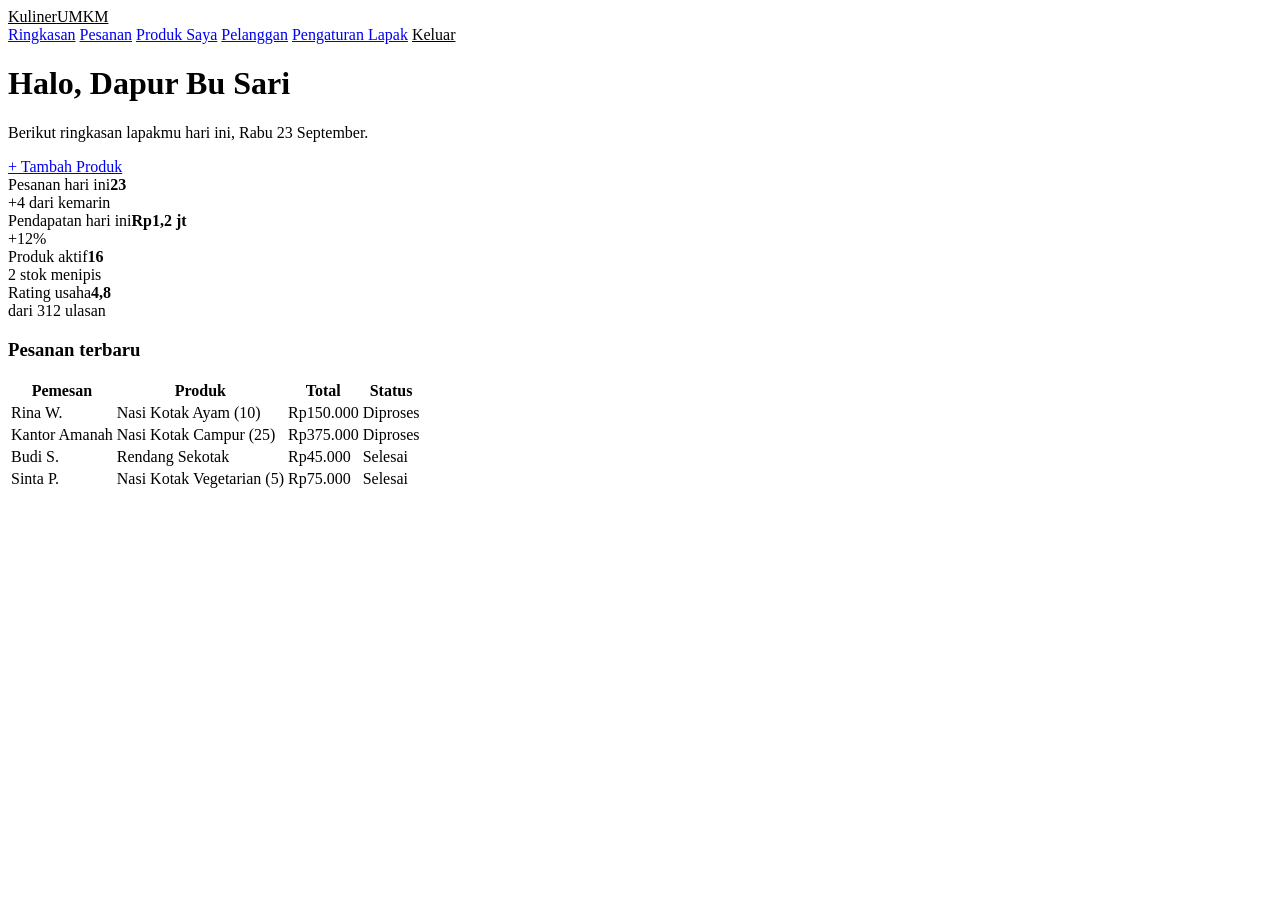
==== Kuliner Umkm Hub/dashboard.html @ f2586e6a "first commit" ====
<!DOCTYPE html>
<html lang="id">
<head>
<meta charset="UTF-8">
<meta name="viewport" content="width=device-width, initial-scale=1">
<title>Dashboard — Kuliner UMKM Hub</title>
<link rel="preconnect" href="https://fonts.googleapis.com">
<link href="https://fonts.googleapis.com/css2?family=Space+Grotesk:wght@400;500;600;700&family=JetBrains+Mono:wght@400;500;600&display=swap" rel="stylesheet">
<link rel="stylesheet" href="style.css">
</head>
<body>

<div class="dash">
  <aside class="side">
    <a href="index.html" class="brand" style="color:var(--chili)">Kuliner<span style="color:var(--leaf)">UMKM</span></a>
    <nav>
      <a href="dashboard.html" class="active">Ringkasan</a>
      <a href="#">Pesanan</a>
      <a href="#">Produk Saya</a>
      <a href="#">Pelanggan</a>
      <a href="#">Pengaturan Lapak</a>
      <a href="login.html" style="margin-top:20px;color:var(--chili)">Keluar</a>
    </nav>
  </aside>

  <main class="main">
    <div class="dash-head">
      <div>
        <h1>Halo, Dapur Bu Sari</h1>
        <p>Berikut ringkasan lapakmu hari ini, Rabu 23 September.</p>
      </div>
      <a href="#" class="btn btn-solid">+ Tambah Produk</a>
    </div>

    <div class="kpis">
      <div class="kpi"><span>Pesanan hari ini</span><b>23</b><div class="delta">+4 dari kemarin</div></div>
      <div class="kpi"><span>Pendapatan hari ini</span><b>Rp1,2 jt</b><div class="delta">+12%</div></div>
      <div class="kpi"><span>Produk aktif</span><b>16</b><div class="delta">2 stok menipis</div></div>
      <div class="kpi"><span>Rating usaha</span><b>4,8</b><div class="delta">dari 312 ulasan</div></div>
    </div>

    <div class="table-card">
      <h3>Pesanan terbaru</h3>
      <table>
        <thead>
          <tr><th>Pemesan</th><th>Produk</th><th>Total</th><th>Status</th></tr>
        </thead>
        <tbody>
          <tr><td>Rina W.</td><td>Nasi Kotak Ayam (10)</td><td>Rp150.000</td><td><span class="status pending">Diproses</span></td></tr>
          <tr><td>Kantor Amanah</td><td>Nasi Kotak Campur (25)</td><td>Rp375.000</td><td><span class="status pending">Diproses</span></td></tr>
          <tr><td>Budi S.</td><td>Rendang Sekotak</td><td>Rp45.000</td><td><span class="status done">Selesai</span></td></tr>
          <tr><td>Sinta P.</td><td>Nasi Kotak Vegetarian (5)</td><td>Rp75.000</td><td><span class="status done">Selesai</span></td></tr>
        </tbody>
      </table>
    </div>
  </main>
</div>

</body>
</html>
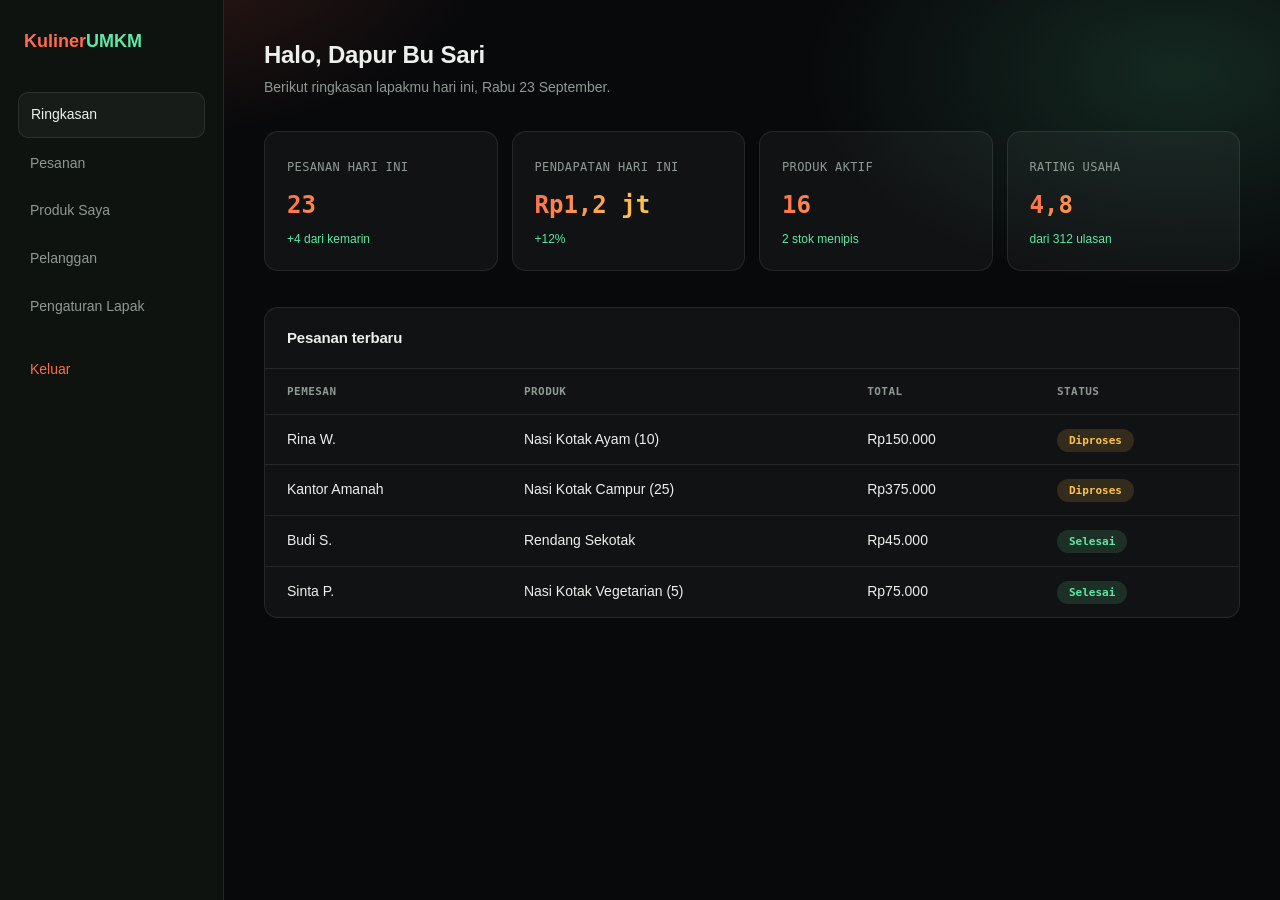
==== commit 4943b22e: "BAB 2 CSS (Implementasikan desain prototype dengan html css, menambahkan data untuk crud, styling re" ====
--- a/Kuliner Umkm Hub/dashboard.html
+++ b/Kuliner Umkm Hub/dashboard.html
@@ -15,8 +15,8 @@
     <a href="index.html" class="brand" style="color:var(--chili)">Kuliner<span style="color:var(--leaf)">UMKM</span></a>
     <nav>
       <a href="dashboard.html" class="active">Ringkasan</a>
-      <a href="#">Pesanan</a>
-      <a href="#">Produk Saya</a>
+      <a href="pesanan.html">Pesanan</a>
+      <a href="produk.html">Produk Saya</a>
       <a href="#">Pelanggan</a>
       <a href="#">Pengaturan Lapak</a>
       <a href="login.html" style="margin-top:20px;color:var(--chili)">Keluar</a>
@@ -29,7 +29,6 @@
         <h1>Halo, Dapur Bu Sari</h1>
         <p>Berikut ringkasan lapakmu hari ini, Rabu 23 September.</p>
       </div>
-      <a href="#" class="btn btn-solid">+ Tambah Produk</a>
     </div>
 
     <div class="kpis">
@@ -38,7 +37,6 @@
       <div class="kpi"><span>Produk aktif</span><b>16</b><div class="delta">2 stok menipis</div></div>
       <div class="kpi"><span>Rating usaha</span><b>4,8</b><div class="delta">dari 312 ulasan</div></div>
     </div>
-
     <div class="table-card">
       <h3>Pesanan terbaru</h3>
       <table>
--- a/Kuliner Umkm Hub/style.css
+++ b/Kuliner Umkm Hub/style.css
@@ -0,0 +1,293 @@
+:root{
+  --bg:#08090B;
+  --bg-2:#0E1310;
+  --glass:rgba(255,255,255,0.04);
+  --glass-hi:rgba(255,255,255,0.08);
+  --ink:#EDEFEC;
+  --ink-soft:#8F9992;
+  --chili:#FF6B4A;
+  --leaf:#5EE8A5;
+  --turmeric:#FFC24B;
+  --line:rgba(255,255,255,0.09);
+  --radius:14px;
+  --grad:linear-gradient(120deg,var(--chili),var(--turmeric) 55%,var(--leaf));
+}
+*{box-sizing:border-box;margin:0;padding:0}
+html{background:var(--bg)}
+body{
+  background:
+    radial-gradient(560px 320px at 12% -6%, rgba(255,107,74,.16), transparent 60%),
+    radial-gradient(620px 360px at 92% 8%, rgba(94,232,165,.14), transparent 60%),
+    var(--bg);
+  color:var(--ink);
+  font-family:'Space Grotesk',Arial,sans-serif;
+  line-height:1.55;
+}
+h1,h2,h3{font-weight:600;letter-spacing:-0.01em}
+.brand{font-family:'Space Grotesk',sans-serif;font-weight:700}
+a{color:inherit;text-decoration:none}
+.wrap{max-width:1080px;margin:0 auto;padding:0 24px}
+
+.grad-text{
+  background:var(--grad);
+  -webkit-background-clip:text;
+  background-clip:text;
+  color:transparent;
+}
+
+/* Nav */
+.nav{
+  position:sticky;top:0;z-index:10;
+  border-bottom:1px solid var(--line);
+  background:rgba(8,9,11,.72);
+  backdrop-filter:blur(14px);
+}
+.nav .wrap{display:flex;align-items:center;justify-content:space-between;height:72px}
+.brand{font-size:20px}
+.nav-links{display:flex;gap:28px;font-size:14px;color:var(--ink-soft)}
+.nav-links a:hover{color:var(--ink)}
+.btn{
+  display:inline-block;
+  padding:11px 22px;
+  border-radius:999px;
+  font-size:14px;
+  font-weight:600;
+  border:1px solid var(--glass-hi);
+  transition:transform .15s ease, box-shadow .15s ease;
+}
+.btn:hover{transform:translateY(-1px)}
+.btn-solid{
+  background:var(--grad);
+  border:none;color:#0A0D0B;
+  box-shadow:0 0 0 1px rgba(255,255,255,.06), 0 8px 28px -8px rgba(255,107,74,.55);
+}
+.btn-solid:hover{box-shadow:0 0 0 1px rgba(255,255,255,.1), 0 10px 34px -6px rgba(94,232,165,.55)}
+.btn-ghost{background:var(--glass);color:var(--ink)}
+.btn-ghost:hover{background:var(--glass-hi)}
+
+/* Hero */
+.hero{border-bottom:1px solid var(--line);padding:96px 0 64px}
+.hero .eyebrow{
+  display:inline-flex;align-items:center;gap:8px;
+  font-family:'JetBrains Mono',monospace;font-size:12px;letter-spacing:.04em;
+  color:var(--leaf);background:var(--glass);border:1px solid var(--line);
+  padding:6px 14px;border-radius:999px;margin-bottom:22px;
+}
+.eyebrow::before{content:'';width:6px;height:6px;border-radius:50%;background:var(--leaf);box-shadow:0 0 8px var(--leaf)}
+.hero h1{font-size:52px;line-height:1.08;max-width:680px;margin-bottom:20px}
+.hero p{max-width:520px;color:var(--ink-soft);font-size:17px;margin-bottom:32px}
+.hero-actions{display:flex;gap:14px}
+.stat-row{display:flex;gap:0;margin-top:64px;border-top:1px solid var(--line);padding-top:0}
+.stat{flex:1;padding:24px 24px 0 0;border-right:1px solid var(--line)}
+.stat:last-child{border-right:none}
+.stat b{display:block;font-family:'JetBrains Mono',monospace;font-size:28px;background:var(--grad);-webkit-background-clip:text;background-clip:text;color:transparent}
+.stat span{font-size:13px;color:var(--ink-soft)}
+
+/* Sections */
+.section{padding:64px 0;border-bottom:1px solid var(--line)}
+.section h2{font-size:28px;margin-bottom:8px}
+.section .lead{color:var(--ink-soft);margin-bottom:36px;max-width:560px}
+
+.stall-grid{display:grid;grid-template-columns:repeat(3,1fr);gap:16px}
+.stall{
+  background:var(--glass);
+  border:1px solid var(--line);
+  border-radius:var(--radius);
+  padding:26px;
+  transition:transform .18s ease, border-color .18s ease, box-shadow .18s ease;
+}
+.stall:hover{transform:translateY(-3px);border-color:var(--glass-hi);box-shadow:0 16px 40px -20px rgba(94,232,165,.35)}
+.stall .tag{font-family:'JetBrains Mono',monospace;font-size:11px;color:var(--leaf);margin-bottom:12px;text-transform:uppercase;letter-spacing:.04em}
+.stall h3{font-size:18px;margin-bottom:8px}
+.stall p{color:var(--ink-soft);font-size:14px;margin-bottom:16px}
+.stall .price{font-family:'JetBrains Mono',monospace;font-weight:600;color:var(--turmeric)}
+
+.cat-list{display:flex;flex-wrap:wrap;gap:10px}
+.cat-list span{
+  border:1px solid var(--line);
+  background:var(--glass);
+  padding:9px 16px;
+  border-radius:999px;
+  font-size:13px;
+  color:var(--ink-soft);
+}
+
+footer{padding:36px 0;font-size:13px;color:var(--ink-soft);font-family:'JetBrains Mono',monospace}
+
+/* Auth pages */
+.auth-shell{min-height:100vh;display:flex}
+.auth-side{
+  flex:1;position:relative;overflow:hidden;
+  background:var(--bg-2);
+  padding:56px;
+  display:flex;flex-direction:column;justify-content:space-between;
+  border-right:1px solid var(--line);
+}
+.auth-side::before{
+  content:'';position:absolute;inset:-40% -20% auto auto;width:520px;height:520px;
+  background:radial-gradient(circle, rgba(94,232,165,.22), transparent 65%);
+}
+.auth-side::after{
+  content:'';position:absolute;left:-15%;bottom:-25%;width:460px;height:460px;
+  background:radial-gradient(circle, rgba(255,107,74,.22), transparent 65%);
+}
+.auth-side h2{font-size:32px;max-width:360px;line-height:1.2;position:relative}
+.auth-side p{color:var(--ink-soft);max-width:340px;margin-top:16px;font-size:15px;position:relative}
+.auth-main{flex:1;display:flex;align-items:center;justify-content:center;padding:40px}
+.auth-card{width:100%;max-width:380px}
+.auth-card .brand{display:block;margin-bottom:36px;font-size:19px}
+.auth-card h1{font-size:26px;margin-bottom:6px}
+.auth-card .sub{color:var(--ink-soft);font-size:14px;margin-bottom:32px}
+.field{margin-bottom:18px}
+.field label{display:block;font-size:12px;font-weight:600;margin-bottom:7px;color:var(--ink-soft);font-family:'JetBrains Mono',monospace;text-transform:uppercase;letter-spacing:.03em}
+.field input,.field select{
+  width:100%;padding:12px 14px;
+  border:1px solid var(--line);
+  border-radius:10px;
+  background:var(--glass);
+  color:var(--ink);
+  font-size:15px;font-family:inherit;
+}
+.field input::placeholder{color:#5C6660}
+.field input:focus,.field select:focus{outline:none;border-color:var(--leaf);box-shadow:0 0 0 3px rgba(94,232,165,.15)}
+.btn-block{width:100%;text-align:center;margin-top:8px}
+.auth-foot{margin-top:24px;font-size:14px;color:var(--ink-soft)}
+.auth-foot a{color:var(--leaf);font-weight:600}
+
+/* Dashboard */
+.dash{display:flex;min-height:100vh}
+.side{width:224px;background:var(--bg-2);border-right:1px solid var(--line);padding:28px 18px}
+.side .brand{display:block;font-size:18px;margin-bottom:36px;padding-left:6px}
+.side nav a{display:block;padding:11px 12px;border-radius:10px;font-size:14px;margin-bottom:4px;color:var(--ink-soft)}
+.side nav a.active{background:var(--glass);color:var(--ink);border:1px solid var(--line)}
+.side nav a:hover{color:var(--ink)}
+.main{flex:1;padding:36px 40px}
+.dash-head{display:flex;justify-content:space-between;align-items:flex-end;margin-bottom:32px}
+.dash-head h1{font-size:24px}
+.dash-head p{color:var(--ink-soft);font-size:14px;margin-top:4px}
+.kpis{display:grid;grid-template-columns:repeat(4,1fr);gap:14px;margin-bottom:36px}
+.kpi{background:var(--glass);border:1px solid var(--line);border-radius:var(--radius);padding:22px}
+.kpi span{font-size:12px;color:var(--ink-soft);font-family:'JetBrains Mono',monospace;text-transform:uppercase;letter-spacing:.03em}
+.kpi b{display:block;font-family:'JetBrains Mono',monospace;font-size:24px;margin-top:8px;background:var(--grad);-webkit-background-clip:text;background-clip:text;color:transparent}
+.kpi .delta{font-size:12px;color:var(--leaf);margin-top:6px}
+
+.table-card{background:var(--glass);border:1px solid var(--line);border-radius:var(--radius);overflow:hidden}
+.table-card h3{padding:18px 22px;border-bottom:1px solid var(--line);font-size:15px}
+table{width:100%;border-collapse:collapse;font-size:14px}
+th,td{text-align:left;padding:14px 22px;border-bottom:1px solid var(--line)}
+th{color:var(--ink-soft);font-weight:600;font-size:11px;text-transform:uppercase;letter-spacing:.04em;font-family:'JetBrains Mono',monospace}
+tr:last-child td{border-bottom:none}
+.status{padding:5px 12px;border-radius:999px;font-size:11px;font-weight:600;font-family:'JetBrains Mono',monospace}
+.status.done{background:rgba(94,232,165,.14);color:var(--leaf)}
+.status.pending{background:rgba(255,194,75,.14);color:var(--turmeric)}
+
+@media(max-width:860px){
+  .stall-grid{grid-template-columns:1fr}
+  .kpis{grid-template-columns:repeat(2,1fr)}
+  .auth-side{display:none}
+  .side{display:none}
+  .hero h1{font-size:36px}
+  .stat-row{flex-direction:column}
+  .stat{border-right:none;border-bottom:1px solid var(--line);padding-bottom:16px;margin-bottom:16px}
+}
+
+
+/* ===== Komponen CRUD (halaman Pesanan dan halaman CRUD lain) ===== */
+
+/* Tombol berbentuk <button> */
+button.btn{font-family:inherit;cursor:pointer}
+.btn-danger{background:rgba(255,107,74,.12);color:var(--chili);border-color:rgba(255,107,74,.4)}
+.btn-danger:hover{background:rgba(255,107,74,.22)}
+.btn-sm{padding:6px 14px;font-size:12px}
+.btn:focus-visible,.input:focus-visible{outline:2px solid var(--leaf);outline-offset:2px}
+
+/* Sidebar: tautan Keluar */
+.side nav a.logout{color:var(--chili);margin-top:20px}
+
+/* Toolbar cari + filter */
+.toolbar{display:flex;gap:12px;flex-wrap:wrap;margin-bottom:16px}
+.input{
+  padding:11px 14px;
+  border:1px solid var(--line);
+  border-radius:10px;
+  background:var(--glass);
+  color:var(--ink);
+  font-size:14px;font-family:inherit;
+}
+.input::placeholder{color:#5C6660}
+.input:focus{outline:none;border-color:var(--leaf);box-shadow:0 0 0 3px rgba(94,232,165,.15)}
+.input.grow{flex:1 1 240px}
+option{background:#0E1310;color:var(--ink)}
+
+/* Tabel */
+.table-scroll{overflow-x:auto}
+.table-scroll table{min-width:640px}
+td.num{font-family:'JetBrains Mono',monospace;white-space:nowrap}
+td.aksi{white-space:nowrap}
+td.aksi .btn{margin-right:6px}
+td.kosong{text-align:center;color:var(--ink-soft);padding:36px 22px}
+.status.cancel{background:rgba(255,107,74,.14);color:var(--chili)}
+
+/* Dialog (modal) */
+dialog{
+  background:var(--bg-2);color:var(--ink);
+  border:1px solid var(--line);border-radius:var(--radius);
+  padding:0;margin:auto;
+  width:calc(100% - 32px);max-width:440px;
+  box-shadow:0 30px 80px -20px rgba(0,0,0,.7);
+}
+dialog::backdrop{background:rgba(0,0,0,.65);backdrop-filter:blur(4px)}
+dialog[open]{animation:pop .16s ease-out}
+@keyframes pop{from{opacity:0;transform:translateY(8px)}to{opacity:1;transform:none}}
+@media (prefers-reduced-motion:reduce){dialog[open]{animation:none}.btn{transition:none}}
+.modal-head{padding:20px 24px;border-bottom:1px solid var(--line)}
+.modal-head h3{font-size:17px}
+.modal-body{padding:22px 24px 6px}
+.modal-body p{color:var(--ink-soft);font-size:14px;margin-bottom:16px}
+.modal-foot{display:flex;justify-content:flex-end;gap:10px;padding:16px 24px 22px}
+.field-row{display:grid;grid-template-columns:1fr 1fr;gap:12px}
+.total-preview{font-size:14px;color:var(--ink-soft);margin-bottom:6px}
+.total-preview b{font-family:'JetBrains Mono',monospace;color:var(--turmeric);font-weight:600}
+.err{color:var(--chili);font-size:13px;min-height:20px;margin-bottom:6px}
+
+/* Responsive: sidebar jadi menu horizontal di atas (menggantikan display:none di style.css) */
+@media(max-width:860px){
+  .dash{flex-direction:column}
+  .side{
+    display:flex;align-items:center;gap:12px;
+    width:100%;padding:12px 16px;
+    border-right:none;border-bottom:1px solid var(--line);
+    overflow-x:auto;
+  }
+  .side .brand{margin:0;padding:0;flex:none}
+  .side nav{display:flex;gap:4px}
+  .side nav a{white-space:nowrap;margin:0;flex:none}
+  .side nav a.logout{margin-top:0}
+  .main{padding:24px 18px}
+  .dash-head{flex-direction:column;align-items:flex-start;gap:16px}
+}
+@media(max-width:480px){
+  .kpis{grid-template-columns:1fr}
+  .field-row{grid-template-columns:1fr}
+  .modal-foot{flex-direction:column-reverse}
+  .modal-foot .btn{width:100%;text-align:center}
+  .toolbar .input{width:100%}
+}
+
+/* ===== Modal tanpa JavaScript (dibuka dengan :target, mis. href="#tambah") ===== */
+.modal{
+  position:fixed;inset:0;z-index:50;
+  display:none;align-items:center;justify-content:center;
+  padding:16px;
+  background:rgba(0,0,0,.65);
+  backdrop-filter:blur(4px);
+}
+.modal:target{display:flex}
+.modal-bg{position:absolute;inset:0}
+.modal-box{
+  position:relative;z-index:1;
+  width:100%;max-width:440px;
+  background:var(--bg-2);color:var(--ink);
+  border:1px solid var(--line);border-radius:var(--radius);
+  box-shadow:0 30px 80px -20px rgba(0,0,0,.7);
+}
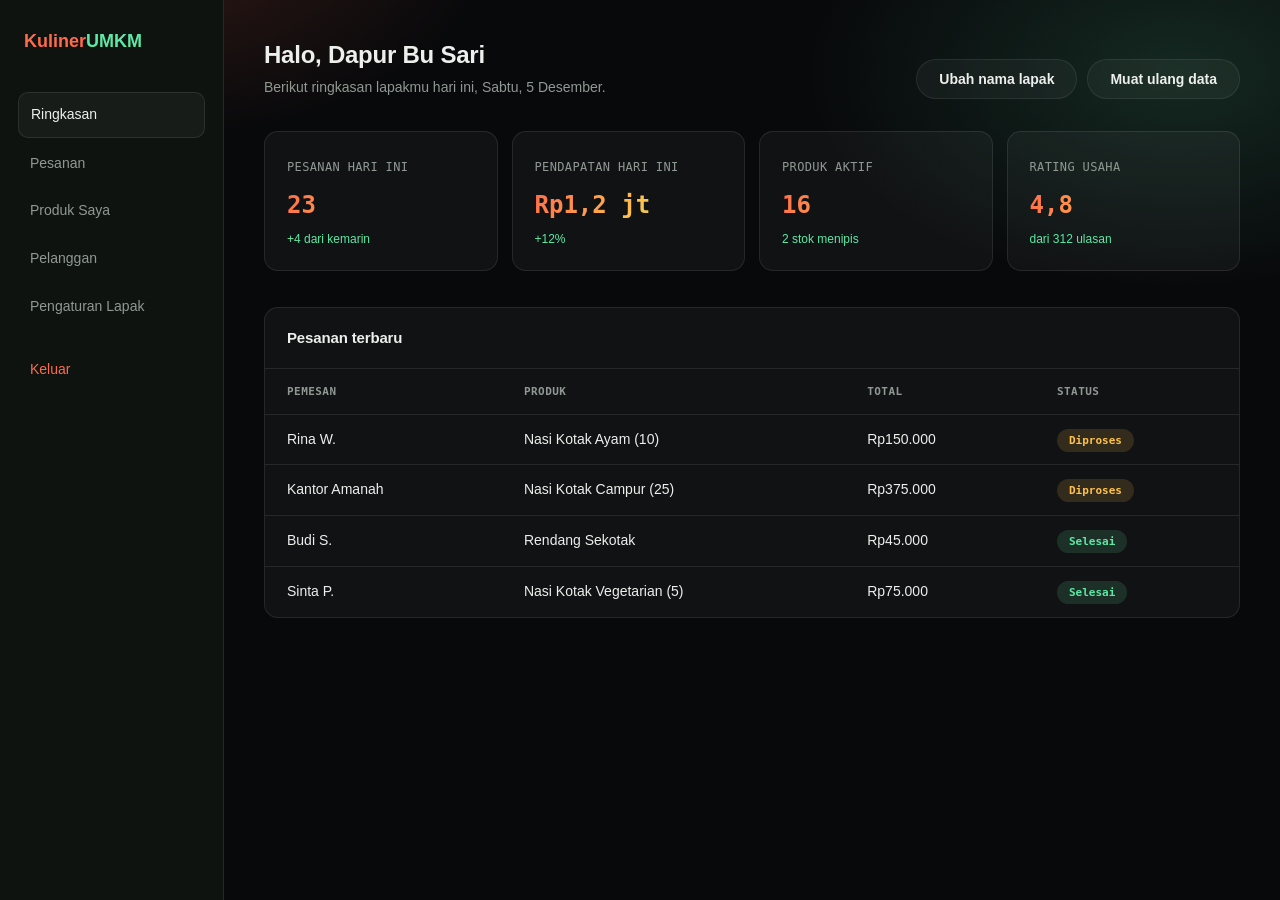
==== commit 0f1f169b: "BAB 4 Merapkan PopUp Box, Event, Web Storage, Asynchronous, Promise, dan Fetch" ====
--- a/Kuliner Umkm Hub/dashboard.html
+++ b/Kuliner Umkm Hub/dashboard.html
@@ -7,6 +7,7 @@
 <link rel="preconnect" href="https://fonts.googleapis.com">
 <link href="https://fonts.googleapis.com/css2?family=Space+Grotesk:wght@400;500;600;700&family=JetBrains+Mono:wght@400;500;600&display=swap" rel="stylesheet">
 <link rel="stylesheet" href="style.css">
+<style>button.btn{font-family:inherit;cursor:pointer}</style>
 </head>
 <body>
 
@@ -26,16 +27,20 @@
   <main class="main">
     <div class="dash-head">
       <div>
-        <h1>Halo, Dapur Bu Sari</h1>
-        <p>Berikut ringkasan lapakmu hari ini, Rabu 23 September.</p>
+        <h1 id="salam">Halo, Dapur Bu Sari</h1>
+        <p>Berikut ringkasan lapakmu hari ini, <span id="tanggal">Rabu 23 September</span>.</p>
+      </div>
+      <div style="display:flex;gap:10px;flex-wrap:wrap">
+        <button type="button" class="btn btn-ghost" id="btnNama">Ubah nama lapak</button>
+        <button type="button" class="btn btn-ghost" id="btnMuat">Muat ulang data</button>
       </div>
     </div>
 
     <div class="kpis">
-      <div class="kpi"><span>Pesanan hari ini</span><b>23</b><div class="delta">+4 dari kemarin</div></div>
-      <div class="kpi"><span>Pendapatan hari ini</span><b>Rp1,2 jt</b><div class="delta">+12%</div></div>
-      <div class="kpi"><span>Produk aktif</span><b>16</b><div class="delta">2 stok menipis</div></div>
-      <div class="kpi"><span>Rating usaha</span><b>4,8</b><div class="delta">dari 312 ulasan</div></div>
+      <div class="kpi"><span>Pesanan hari ini</span><b id="kPesanan">23</b><div class="delta" id="dPesanan">+4 dari kemarin</div></div>
+      <div class="kpi"><span>Pendapatan hari ini</span><b id="kUang">Rp1,2 jt</b><div class="delta" id="dUang">+12%</div></div>
+      <div class="kpi"><span>Produk aktif</span><b id="kProduk">16</b><div class="delta" id="dProduk">2 stok menipis</div></div>
+      <div class="kpi"><span>Rating usaha</span><b id="kRating">4,8</b><div class="delta" id="dRating">dari 312 ulasan</div></div>
     </div>
     <div class="table-card">
       <h3>Pesanan terbaru</h3>
@@ -43,7 +48,7 @@
         <thead>
           <tr><th>Pemesan</th><th>Produk</th><th>Total</th><th>Status</th></tr>
         </thead>
-        <tbody>
+        <tbody id="tbodyTerbaru">
           <tr><td>Rina W.</td><td>Nasi Kotak Ayam (10)</td><td>Rp150.000</td><td><span class="status pending">Diproses</span></td></tr>
           <tr><td>Kantor Amanah</td><td>Nasi Kotak Campur (25)</td><td>Rp375.000</td><td><span class="status pending">Diproses</span></td></tr>
           <tr><td>Budi S.</td><td>Rendang Sekotak</td><td>Rp45.000</td><td><span class="status done">Selesai</span></td></tr>
@@ -54,5 +59,7 @@
   </main>
 </div>
 
+<script src="app.js"></script>
+<script src="dashboard.js"></script>
 </body>
 </html>
--- a/Kuliner Umkm Hub/style.css
+++ b/Kuliner Umkm Hub/style.css
@@ -290,4 +290,20 @@
   background:var(--bg-2);color:var(--ink);
   border:1px solid var(--line);border-radius:var(--radius);
   box-shadow:0 30px 80px -20px rgba(0,0,0,.7);
-}+}
+
+/* ===== Perbaikan responsive (hasil pemeriksaan) ===== */
+
+/* Navbar landing page di layar kecil: sembunyikan tautan, perkecil tombol */
+@media(max-width:640px){.nav-links{display:none}}
+@media(max-width:520px){
+  .nav .wrap{padding:0 16px;gap:8px}
+  .nav .wrap>div{gap:8px!important}
+  .nav .brand{font-size:17px}
+  .nav .btn{padding:8px 12px;font-size:12.5px;white-space:nowrap}
+}
+
+/* Tabel langsung di dalam .table-card (dashboard.html) bisa digeser ke samping */
+.table-card{overflow-x:auto}
+.table-card>table{min-width:480px}
+.table-card h3{position:sticky;left:0}
